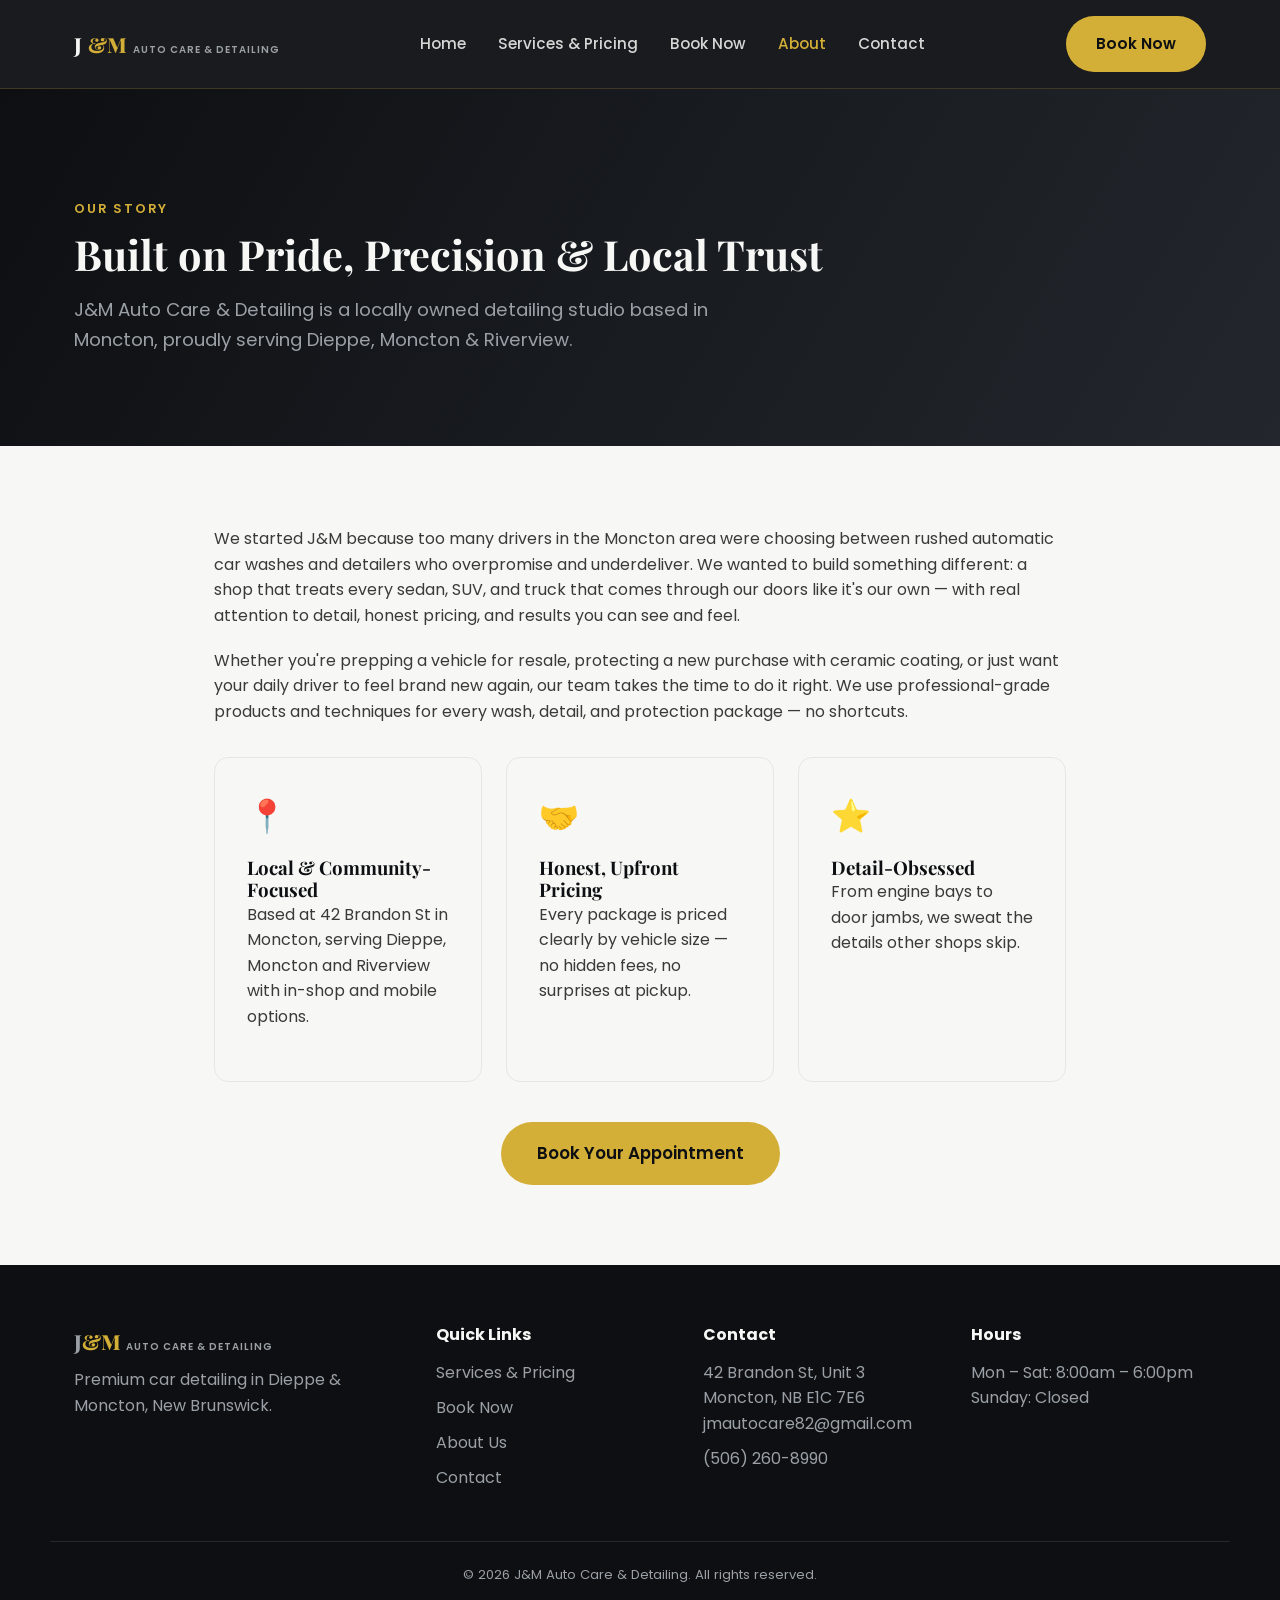
==== about.html @ 0350b238 "Add services, booking, about, contact pages plus stylesheet and script" ====
<!DOCTYPE html>
<html lang="en">
<head>
<meta charset="UTF-8">
<meta name="viewport" content="width=device-width, initial-scale=1.0">
<title>About Us | J&M Auto Care & Detailing</title>
<meta name="description" content="Learn about J&M Auto Care & Detailing, a locally owned detailing studio serving Dieppe, Moncton & Riverview, New Brunswick.">
<link rel="stylesheet" href="style.css">
<link href="https://fonts.googleapis.com/css2?family=Poppins:wght@400;500;600;700;800&family=Playfair+Display:wght@700;800&display=swap" rel="stylesheet">
</head>
<body>

<header class="site-header">
  <div class="container header-inner">
    <a href="index.html" class="logo">J<span>&M</span> <small>AUTO CARE &amp; DETAILING</small></a>
    <nav class="main-nav" id="mainNav">
      <a href="index.html">Home</a>
      <a href="services.html">Services &amp; Pricing</a>
      <a href="booking.html">Book Now</a>
      <a href="about.html" class="active">About</a>
      <a href="contact.html">Contact</a>
    </nav>
    <a href="booking.html" class="btn btn-primary nav-cta">Book Now</a>
    <button class="hamburger" id="hamburger" aria-label="Menu">☰</button>
  </div>
</header>

<section class="page-hero">
  <div class="container">
    <p class="eyebrow">Our Story</p>
    <h1>Built on Pride, Precision &amp; Local Trust</h1>
    <p class="hero-sub">J&amp;M Auto Care &amp; Detailing is a locally owned detailing studio based in Moncton, proudly serving Dieppe, Moncton &amp; Riverview.</p>
  </div>
</section>

<section class="section">
  <div class="container about-content">
    <p>We started J&amp;M because too many drivers in the Moncton area were choosing between rushed automatic car washes and detailers who overpromise and underdeliver. We wanted to build something different: a shop that treats every sedan, SUV, and truck that comes through our doors like it's our own — with real attention to detail, honest pricing, and results you can see and feel.</p>
    <p>Whether you're prepping a vehicle for resale, protecting a new purchase with ceramic coating, or just want your daily driver to feel brand new again, our team takes the time to do it right. We use professional-grade products and techniques for every wash, detail, and protection package — no shortcuts.</p>

    <div class="cards-grid" style="margin-top:2rem;">
      <div class="service-card">
        <div class="card-icon">📍</div>
        <h3>Local &amp; Community-Focused</h3>
        <p>Based at 42 Brandon St in Moncton, serving Dieppe, Moncton and Riverview with in-shop and mobile options.</p>
      </div>
      <div class="service-card">
        <div class="card-icon">🤝</div>
        <h3>Honest, Upfront Pricing</h3>
        <p>Every package is priced clearly by vehicle size — no hidden fees, no surprises at pickup.</p>
      </div>
      <div class="service-card">
        <div class="card-icon">⭐</div>
        <h3>Detail-Obsessed</h3>
        <p>From engine bays to door jambs, we sweat the details other shops skip.</p>
      </div>
    </div>

    <div class="center" style="margin-top:2.5rem;">
      <a href="booking.html" class="btn btn-primary btn-lg">Book Your Appointment</a>
    </div>
  </div>
</section>

<footer class="site-footer">
  <div class="container footer-grid">
    <div>
      <a href="index.html" class="logo footer-logo">J<span>&M</span> <small>AUTO CARE &amp; DETAILING</small></a>
      <p>Premium car detailing in Dieppe &amp; Moncton, New Brunswick.</p>
    </div>
    <div>
      <h4>Quick Links</h4>
      <a href="services.html">Services &amp; Pricing</a>
      <a href="booking.html">Book Now</a>
      <a href="about.html">About Us</a>
      <a href="contact.html">Contact</a>
    </div>
    <div>
      <h4>Contact</h4>
      <p>42 Brandon St, Unit 3<br>Moncton, NB E1C 7E6</p>
      <p><a href="mailto:jmautocare82@gmail.com">jmautocare82@gmail.com</a></p>
      <p><a href="tel:+15062608990">(506) 260-8990</a></p>
    </div>
    <div>
      <h4>Hours</h4>
      <p>Mon – Sat: 8:00am – 6:00pm</p>
      <p>Sunday: Closed</p>
    </div>
  </div>
  <div class="container footer-bottom">
    <p>&copy; 2026 J&amp;M Auto Care &amp; Detailing. All rights reserved.</p>
  </div>
</footer>

<script src="script.js"></script>
</body>
</html>
---- style.css ----
:root{
  --charcoal:#0d0f12;
  --charcoal-2:#161a1f;
  --gold:#d4af37;
  --gold-light:#e8cf7a;
  --white:#f7f7f5;
  --grey:#9aa0a6;
  --radius:14px;
  --shadow:0 10px 30px rgba(0,0,0,.25);
}
*{box-sizing:border-box;margin:0;padding:0;}
body{
  font-family:'Poppins',sans-serif;
  color:var(--charcoal);
  background:var(--white);
  line-height:1.6;
  -webkit-font-smoothing:antialiased;
}
h1,h2,h3,h4{font-family:'Playfair Display',serif;line-height:1.2;}
a{text-decoration:none;color:inherit;}
img{max-width:100%;display:block;}
.container{max-width:1180px;margin:0 auto;padding:0 24px;}
.center{text-align:center;}
.section{padding:80px 0;}
.alt-bg{background:var(--charcoal-2);color:var(--white);}
.eyebrow{
  color:var(--gold);
  font-weight:600;
  letter-spacing:.14em;
  text-transform:uppercase;
  font-size:.8rem;
  margin-bottom:.6rem;
}
.eyebrow.center{text-align:center;}
.section-sub{max-width:640px;margin:0 auto 2.5rem;color:var(--grey);}
.btn{
  display:inline-block;
  padding:14px 28px;
  border-radius:999px;
  font-weight:600;
  border:2px solid transparent;
  cursor:pointer;
  transition:all .25s ease;
  font-size:.95rem;
}
.btn-primary{background:var(--gold);color:var(--charcoal);}
.btn-primary:hover{background:var(--gold-light);transform:translateY(-2px);}
.btn-outline{border-color:var(--white);color:var(--white);}
.btn-outline:hover{background:var(--white);color:var(--charcoal);}
.btn-lg{padding:16px 34px;font-size:1.05rem;}
.btn-block{width:100%;text-align:center;}
.site-header{
  position:sticky;top:0;z-index:50;
  background:rgba(13,15,18,.95);
  backdrop-filter:blur(6px);
  border-bottom:1px solid rgba(212,175,55,.2);
}
.header-inner{
  display:flex;align-items:center;justify-content:space-between;
  padding:16px 24px;
}
.logo{
  font-family:'Playfair Display',serif;
  font-weight:800;font-size:1.3rem;color:var(--white);
  display:flex;align-items:baseline;gap:6px;
}
.logo span{color:var(--gold);}
.logo small{font-family:'Poppins',sans-serif;font-size:.62rem;letter-spacing:.1em;color:var(--grey);font-weight:600;}
.main-nav{display:flex;gap:2rem;}
.main-nav a{color:var(--white);font-weight:500;font-size:.95rem;opacity:.85;transition:opacity .2s;}
.main-nav a:hover,.main-nav a.active{opacity:1;color:var(--gold);}
.nav-cta{display:inline-block;}
.hamburger{display:none;background:none;border:none;color:var(--white);font-size:1.6rem;cursor:pointer;}
@media (max-width:860px){
  .main-nav{
    position:absolute;top:100%;left:0;right:0;
    background:var(--charcoal);
    flex-direction:column;gap:0;
    max-height:0;overflow:hidden;
    transition:max-height .3s ease;
  }
  .main-nav.open{max-height:400px;}
  .main-nav a{padding:16px 24px;border-bottom:1px solid rgba(255,255,255,.06);}
  .nav-cta{display:none;}
  .hamburger{display:block;}
}
.hero{
  position:relative;
  min-height:88vh;
  display:flex;align-items:center;
  background:radial-gradient(circle at 20% 20%, #23272d 0%, var(--charcoal) 60%);
  color:var(--white);
  overflow:hidden;
}
.hero-overlay{
  position:absolute;inset:0;
  background:
    linear-gradient(120deg, rgba(212,175,55,.08), transparent 60%),
    repeating-linear-gradient(45deg, rgba(255,255,255,.02) 0 2px, transparent 2px 40px);
}
.hero-content{position:relative;z-index:2;max-width:760px;}
.hero h1{font-size:3.2rem;margin:.4rem 0 1rem;}
.hero h1 span{color:var(--gold);}
.hero-sub{color:var(--grey);font-size:1.15rem;max-width:600px;margin-bottom:2rem;}
.hero-actions{display:flex;gap:1rem;flex-wrap:wrap;margin-bottom:3rem;}
.hero-trust{display:flex;gap:2.5rem;flex-wrap:wrap;}
.trust-item{display:flex;flex-direction:column;}
.trust-item strong{font-size:1.6rem;color:var(--gold);font-family:'Playfair Display',serif;}
.trust-item span{color:var(--grey);font-size:.85rem;}
@media (max-width:640px){.hero h1{font-size:2.1rem;}}
.page-hero{
  background:linear-gradient(120deg,var(--charcoal) 0%, #23272d 100%);
  color:var(--white);
  padding:110px 0 60px;
}
.page-hero h1{font-size:2.6rem;margin:.4rem 0 1rem;}
.page-hero .hero-sub{color:var(--grey);max-width:700px;}
.cards-grid{
  display:grid;
  grid-template-columns:repeat(auto-fit,minmax(240px,1fr));
  gap:1.5rem;
}
.service-card{
  background:var(--white);
  border:1px solid #e6e6e2;
  border-radius:var(--radius);
  padding:2rem;
  position:relative;
  transition:transform .25s ease, box-shadow .25s ease;
}
.service-card:hover{transform:translateY(-6px);box-shadow:var(--shadow);}
.service-card.featured{border:2px solid var(--gold);}
.card-icon{font-size:2rem;margin-bottom:1rem;}
.price-from{color:var(--gold);font-weight:700;margin-top:.8rem;}
.badge{
  position:absolute;top:-12px;right:16px;
  background:var(--gold);color:var(--charcoal);
  font-size:.7rem;font-weight:700;padding:5px 12px;border-radius:999px;
  letter-spacing:.05em;text-transform:uppercase;
}
.why-grid{display:grid;grid-template-columns:1.2fr 1fr;gap:3rem;align-items:center;}
.check-list{list-style:none;margin:1.5rem 0 2rem;}
.check-list li{padding-left:1.8rem;position:relative;margin-bottom:.9rem;color:var(--grey);}
.check-list li::before{content:"✓";position:absolute;left:0;color:var(--gold);font-weight:700;}
.why-stats{display:grid;grid-template-columns:1fr 1fr;gap:1rem;}
.stat-box{background:rgba(212,175,55,.08);border:1px solid rgba(212,175,55,.25);border-radius:var(--radius);padding:1.4rem;text-align:center;}
.stat-box h3{color:var(--gold);font-size:1.2rem;margin-bottom:.3rem;}
.stat-box p{color:var(--grey);font-size:.85rem;}
@media(max-width:860px){.why-grid{grid-template-columns:1fr;}}
.cta-band{background:linear-gradient(120deg,var(--gold) 0%, var(--gold-light) 100%);color:var(--charcoal);}
.cta-band h2{margin-bottom:.6rem;}
.cta-band p{margin-bottom:1.6rem;opacity:.85;}
.cta-band .btn-primary{background:var(--charcoal);color:var(--white);}
.cta-band .btn-primary:hover{background:#000;}
.pricing-table-wrap{margin-bottom:3rem;overflow-x:auto;}
.pricing-table-wrap h2{margin-bottom:1.2rem;}
.pricing-table{width:100%;border-collapse:collapse;min-width:640px;}
.pricing-table th,.pricing-table td{padding:16px;text-align:left;border-bottom:1px solid #e6e6e2;}
.pricing-table th{background:var(--charcoal);color:var(--white);font-weight:600;}
.pricing-table tr.highlight-row{background:rgba(212,175,55,.08);}
.pricing-table .est{color:var(--grey);font-size:.78rem;}
.tag{background:var(--gold);color:var(--charcoal);font-size:.65rem;padding:3px 10px;border-radius:999px;margin-left:8px;text-transform:uppercase;font-weight:700;}
.mobile-note{background:var(--charcoal-2);color:var(--white);border-radius:var(--radius);padding:1.8rem;}
.mobile-note h3{color:var(--gold);margin-bottom:.5rem;}
.booking-layout{display:grid;grid-template-columns:2.2fr 1fr;gap:2.5rem;align-items:start;}
.booking-form{background:var(--white);border:1px solid #e6e6e2;border-radius:var(--radius);padding:2rem;}
.form-grid{display:grid;grid-template-columns:1fr 1fr;gap:1.2rem;}
.form-field{display:flex;flex-direction:column;gap:.4rem;}
.form-field.full-width{grid-column:1 / -1;}
.form-field label{font-weight:600;font-size:.88rem;}
.form-field input,.form-field select,.form-field textarea{
  padding:12px 14px;border:1px solid #d8d8d3;border-radius:8px;
  font-family:'Poppins',sans-serif;font-size:.95rem;background:#fff;
}
.form-field input:focus,.form-field select:focus,.form-field textarea:focus{outline:2px solid var(--gold);border-color:var(--gold);}
.checkbox-grid{display:grid;grid-template-columns:1fr 1fr;gap:.6rem;}
.checkbox-item{display:flex;align-items:center;gap:.5rem;font-size:.88rem;font-weight:400;flex-direction:row;}
.price-summary{
  background:rgba(212,175,55,.1);border:1px solid rgba(212,175,55,.3);
  border-radius:10px;padding:1rem 1.2rem;font-size:1.1rem;
}
.price-summary strong{color:var(--gold);font-size:1.4rem;margin-left:.5rem;}
.price-disclaimer{font-size:.78rem;color:var(--grey);margin-top:.3rem;}
.booking-form button{margin-top:1.6rem;}
.form-status{margin-top:1rem;font-weight:600;text-align:center;min-height:1.4rem;}
.form-status.success{color:#1a7d3c;}
.form-status.error{color:#c0392b;}
.booking-sidebar{
  background:var(--charcoal);color:var(--white);border-radius:var(--radius);
  padding:2rem;position:sticky;top:100px;
}
.booking-sidebar h3{color:var(--gold);margin-bottom:.6rem;}
.booking-sidebar hr{border:none;border-top:1px solid rgba(255,255,255,.15);margin:1.2rem 0;}
.sidebar-phone a{font-size:1.3rem;color:var(--gold);font-weight:700;}
@media(max-width:900px){.booking-layout{grid-template-columns:1fr;}.form-grid{grid-template-columns:1fr;}}
.about-content{max-width:900px;margin:0 auto;}
.about-content p{margin-bottom:1.2rem;color:#3a3a3a;}
.contact-grid{display:grid;grid-template-columns:1fr 1.3fr;gap:2.5rem;align-items:start;}
.info-block{margin-bottom:1.6rem;}
.info-block h3{margin-bottom:.3rem;}
@media(max-width:860px){.contact-grid{grid-template-columns:1fr;}}
.site-footer{background:var(--charcoal);color:var(--grey);padding:60px 0 0;}
.footer-grid{display:grid;grid-template-columns:1.4fr 1fr 1fr 1fr;gap:2rem;padding-bottom:2.5rem;}
.footer-grid h4{color:var(--white);margin-bottom:1rem;font-family:'Poppins',sans-serif;font-size:1rem;}
.footer-grid a{display:block;color:var(--grey);margin-bottom:.6rem;}
.footer-grid a:hover{color:var(--gold);}
.footer-logo{margin-bottom:.8rem;}
.footer-bottom{border-top:1px solid rgba(255,255,255,.1);padding:1.4rem 0;text-align:center;font-size:.82rem;}
@media(max-width:860px){.footer-grid{grid-template-columns:1fr 1fr;}}
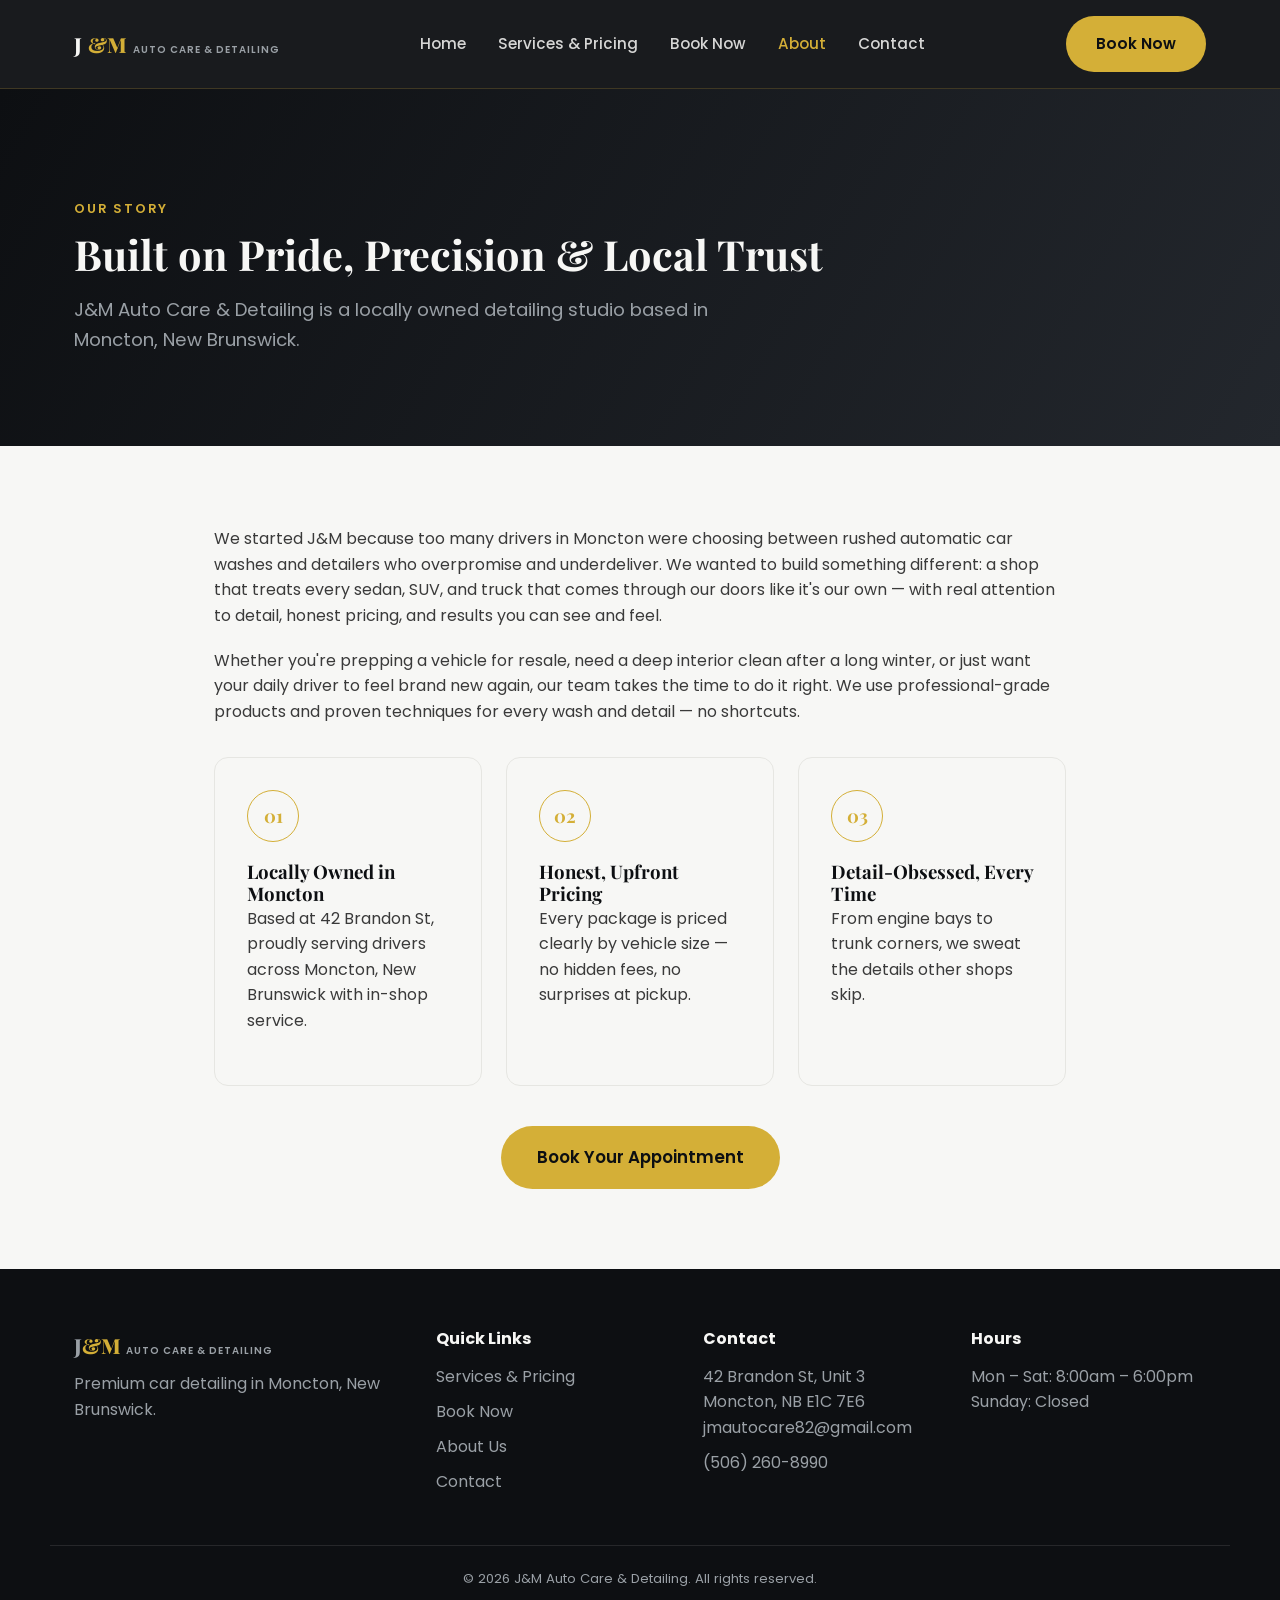
==== commit 380b8069: "Rebrand to Moncton-only, update pricing (Quick Wash, Full Interior, Premium), remove ceramic coating" ====
--- a/about.html
+++ b/about.html
@@ -4,7 +4,7 @@
 <meta charset="UTF-8">
 <meta name="viewport" content="width=device-width, initial-scale=1.0">
 <title>About Us | J&M Auto Care & Detailing</title>
-<meta name="description" content="Learn about J&M Auto Care & Detailing, a locally owned detailing studio serving Dieppe, Moncton & Riverview, New Brunswick.">
+<meta name="description" content="Learn about J&M Auto Care & Detailing, a locally owned detailing studio based in Moncton, New Brunswick.">
 <link rel="stylesheet" href="style.css">
 <link href="https://fonts.googleapis.com/css2?family=Poppins:wght@400;500;600;700;800&family=Playfair+Display:wght@700;800&display=swap" rel="stylesheet">
 </head>
@@ -21,7 +21,7 @@
       <a href="contact.html">Contact</a>
     </nav>
     <a href="booking.html" class="btn btn-primary nav-cta">Book Now</a>
-    <button class="hamburger" id="hamburger" aria-label="Menu">☰</button>
+    <button class="hamburger" id="hamburger" aria-label="Menu">&#9776;</button>
   </div>
 </header>
 
@@ -29,30 +29,30 @@
   <div class="container">
     <p class="eyebrow">Our Story</p>
     <h1>Built on Pride, Precision &amp; Local Trust</h1>
-    <p class="hero-sub">J&amp;M Auto Care &amp; Detailing is a locally owned detailing studio based in Moncton, proudly serving Dieppe, Moncton &amp; Riverview.</p>
+    <p class="hero-sub">J&amp;M Auto Care &amp; Detailing is a locally owned detailing studio based in Moncton, New Brunswick.</p>
   </div>
 </section>
 
 <section class="section">
   <div class="container about-content">
-    <p>We started J&amp;M because too many drivers in the Moncton area were choosing between rushed automatic car washes and detailers who overpromise and underdeliver. We wanted to build something different: a shop that treats every sedan, SUV, and truck that comes through our doors like it's our own — with real attention to detail, honest pricing, and results you can see and feel.</p>
-    <p>Whether you're prepping a vehicle for resale, protecting a new purchase with ceramic coating, or just want your daily driver to feel brand new again, our team takes the time to do it right. We use professional-grade products and techniques for every wash, detail, and protection package — no shortcuts.</p>
+    <p>We started J&amp;M because too many drivers in Moncton were choosing between rushed automatic car washes and detailers who overpromise and underdeliver. We wanted to build something different: a shop that treats every sedan, SUV, and truck that comes through our doors like it's our own &mdash; with real attention to detail, honest pricing, and results you can see and feel.</p>
+    <p>Whether you're prepping a vehicle for resale, need a deep interior clean after a long winter, or just want your daily driver to feel brand new again, our team takes the time to do it right. We use professional-grade products and proven techniques for every wash and detail &mdash; no shortcuts.</p>
 
     <div class="cards-grid" style="margin-top:2rem;">
       <div class="service-card">
-        <div class="card-icon">📍</div>
-        <h3>Local &amp; Community-Focused</h3>
-        <p>Based at 42 Brandon St in Moncton, serving Dieppe, Moncton and Riverview with in-shop and mobile options.</p>
+        <div class="card-badge">01</div>
+        <h3>Locally Owned in Moncton</h3>
+        <p>Based at 42 Brandon St, proudly serving drivers across Moncton, New Brunswick with in-shop service.</p>
       </div>
       <div class="service-card">
-        <div class="card-icon">🤝</div>
+        <div class="card-badge">02</div>
         <h3>Honest, Upfront Pricing</h3>
-        <p>Every package is priced clearly by vehicle size — no hidden fees, no surprises at pickup.</p>
+        <p>Every package is priced clearly by vehicle size &mdash; no hidden fees, no surprises at pickup.</p>
       </div>
       <div class="service-card">
-        <div class="card-icon">⭐</div>
-        <h3>Detail-Obsessed</h3>
-        <p>From engine bays to door jambs, we sweat the details other shops skip.</p>
+        <div class="card-badge">03</div>
+        <h3>Detail-Obsessed, Every Time</h3>
+        <p>From engine bays to trunk corners, we sweat the details other shops skip.</p>
       </div>
     </div>
 
@@ -66,7 +66,7 @@
   <div class="container footer-grid">
     <div>
       <a href="index.html" class="logo footer-logo">J<span>&M</span> <small>AUTO CARE &amp; DETAILING</small></a>
-      <p>Premium car detailing in Dieppe &amp; Moncton, New Brunswick.</p>
+      <p>Premium car detailing in Moncton, New Brunswick.</p>
     </div>
     <div>
       <h4>Quick Links</h4>
@@ -83,7 +83,7 @@
     </div>
     <div>
       <h4>Hours</h4>
-      <p>Mon – Sat: 8:00am – 6:00pm</p>
+      <p>Mon &ndash; Sat: 8:00am &ndash; 6:00pm</p>
       <p>Sunday: Closed</p>
     </div>
   </div>
--- a/style.css
+++ b/style.css
@@ -130,7 +130,16 @@
 }
 .service-card:hover{transform:translateY(-6px);box-shadow:var(--shadow);}
 .service-card.featured{border:2px solid var(--gold);}
-.card-icon{font-size:2rem;margin-bottom:1rem;}
+.card-badge{
+  width:52px;height:52px;
+  border:1.5px solid var(--gold);
+  border-radius:50%;
+  display:flex;align-items:center;justify-content:center;
+  font-family:'Playfair Display',serif;
+  font-weight:700;font-size:1.15rem;
+  color:var(--gold);
+  margin-bottom:1.2rem;
+}
 .price-from{color:var(--gold);font-weight:700;margin-top:.8rem;}
 .badge{
   position:absolute;top:-12px;right:16px;
@@ -141,7 +150,7 @@
 .why-grid{display:grid;grid-template-columns:1.2fr 1fr;gap:3rem;align-items:center;}
 .check-list{list-style:none;margin:1.5rem 0 2rem;}
 .check-list li{padding-left:1.8rem;position:relative;margin-bottom:.9rem;color:var(--grey);}
-.check-list li::before{content:"✓";position:absolute;left:0;color:var(--gold);font-weight:700;}
+.check-list li::before{content:"\2014";position:absolute;left:0;color:var(--gold);font-weight:700;}
 .why-stats{display:grid;grid-template-columns:1fr 1fr;gap:1rem;}
 .stat-box{background:rgba(212,175,55,.08);border:1px solid rgba(212,175,55,.25);border-radius:var(--radius);padding:1.4rem;text-align:center;}
 .stat-box h3{color:var(--gold);font-size:1.2rem;margin-bottom:.3rem;}
@@ -175,6 +184,7 @@
 .form-field input:focus,.form-field select:focus,.form-field textarea:focus{outline:2px solid var(--gold);border-color:var(--gold);}
 .checkbox-grid{display:grid;grid-template-columns:1fr 1fr;gap:.6rem;}
 .checkbox-item{display:flex;align-items:center;gap:.5rem;font-size:.88rem;font-weight:400;flex-direction:row;}
+.in-shop-note{background:rgba(212,175,55,.08);border:1px solid rgba(212,175,55,.25);border-radius:8px;padding:.9rem 1.1rem;font-size:.85rem;color:#555;}
 .price-summary{
   background:rgba(212,175,55,.1);border:1px solid rgba(212,175,55,.3);
   border-radius:10px;padding:1rem 1.2rem;font-size:1.1rem;
@@ -197,7 +207,7 @@
 .about-content p{margin-bottom:1.2rem;color:#3a3a3a;}
 .contact-grid{display:grid;grid-template-columns:1fr 1.3fr;gap:2.5rem;align-items:start;}
 .info-block{margin-bottom:1.6rem;}
-.info-block h3{margin-bottom:.3rem;}
+.info-block h3{margin-bottom:.3rem;color:var(--gold);font-size:1.1rem;}
 @media(max-width:860px){.contact-grid{grid-template-columns:1fr;}}
 .site-footer{background:var(--charcoal);color:var(--grey);padding:60px 0 0;}
 .footer-grid{display:grid;grid-template-columns:1.4fr 1fr 1fr 1fr;gap:2rem;padding-bottom:2.5rem;}
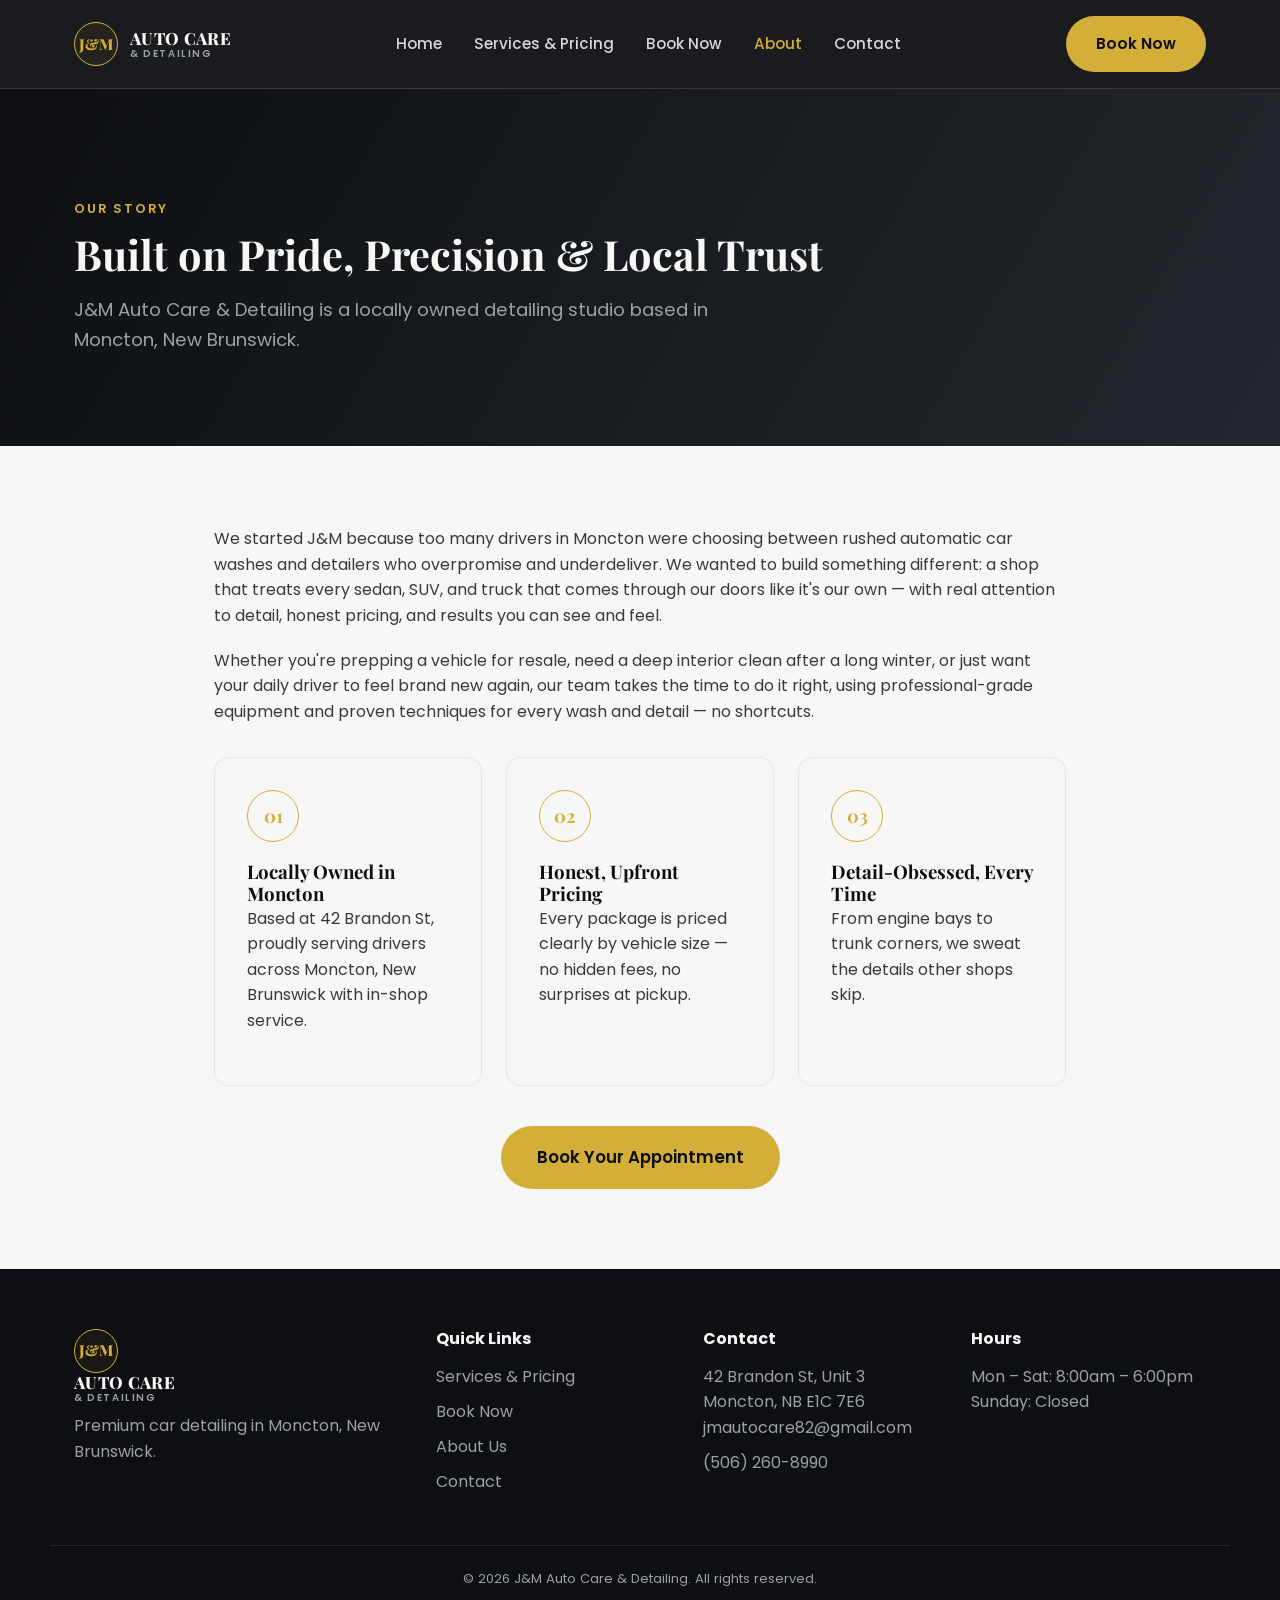
==== commit 8a941eb3: "Add premium logo, dynamic package pricing by vehicle type, optional email, flat SUV quick wash rate," ====
--- a/about.html
+++ b/about.html
@@ -12,7 +12,13 @@
 
 <header class="site-header">
   <div class="container header-inner">
-    <a href="index.html" class="logo">J<span>&M</span> <small>AUTO CARE &amp; DETAILING</small></a>
+    <a href="index.html" class="logo">
+      <span class="logo-mark">J&amp;M</span>
+      <span class="logo-text">
+        <span class="logo-title">AUTO CARE</span>
+        <span class="logo-subtitle">&amp; DETAILING</span>
+      </span>
+    </a>
     <nav class="main-nav" id="mainNav">
       <a href="index.html">Home</a>
       <a href="services.html">Services &amp; Pricing</a>
@@ -36,7 +42,7 @@
 <section class="section">
   <div class="container about-content">
     <p>We started J&amp;M because too many drivers in Moncton were choosing between rushed automatic car washes and detailers who overpromise and underdeliver. We wanted to build something different: a shop that treats every sedan, SUV, and truck that comes through our doors like it's our own &mdash; with real attention to detail, honest pricing, and results you can see and feel.</p>
-    <p>Whether you're prepping a vehicle for resale, need a deep interior clean after a long winter, or just want your daily driver to feel brand new again, our team takes the time to do it right. We use professional-grade products and proven techniques for every wash and detail &mdash; no shortcuts.</p>
+    <p>Whether you're prepping a vehicle for resale, need a deep interior clean after a long winter, or just want your daily driver to feel brand new again, our team takes the time to do it right, using professional-grade equipment and proven techniques for every wash and detail &mdash; no shortcuts.</p>
 
     <div class="cards-grid" style="margin-top:2rem;">
       <div class="service-card">
@@ -65,7 +71,13 @@
 <footer class="site-footer">
   <div class="container footer-grid">
     <div>
-      <a href="index.html" class="logo footer-logo">J<span>&M</span> <small>AUTO CARE &amp; DETAILING</small></a>
+      <a href="index.html" class="logo footer-logo">
+        <span class="logo-mark">J&amp;M</span>
+        <span class="logo-text">
+          <span class="logo-title">AUTO CARE</span>
+          <span class="logo-subtitle">&amp; DETAILING</span>
+        </span>
+      </a>
       <p>Premium car detailing in Moncton, New Brunswick.</p>
     </div>
     <div>
--- a/style.css
+++ b/style.css
@@ -60,12 +60,22 @@
   padding:16px 24px;
 }
 .logo{
+  display:flex;align-items:center;gap:12px;
+}
+.logo-mark{
+  width:44px;height:44px;flex-shrink:0;
+  border:1.5px solid var(--gold);
+  border-radius:50%;
+  display:flex;align-items:center;justify-content:center;
   font-family:'Playfair Display',serif;
-  font-weight:800;font-size:1.3rem;color:var(--white);
-  display:flex;align-items:baseline;gap:6px;
-}
-.logo span{color:var(--gold);}
-.logo small{font-family:'Poppins',sans-serif;font-size:.62rem;letter-spacing:.1em;color:var(--grey);font-weight:600;}
+  font-weight:800;font-size:.95rem;
+  color:var(--gold);
+  background:rgba(212,175,55,.06);
+}
+.logo-text{display:flex;flex-direction:column;line-height:1.15;}
+.logo-title{font-family:'Playfair Display',serif;font-weight:800;font-size:1.05rem;color:var(--white);letter-spacing:.02em;}
+.logo-subtitle{font-family:'Poppins',sans-serif;font-size:.62rem;letter-spacing:.16em;color:var(--grey);font-weight:600;text-transform:uppercase;}
+.footer-logo .logo-title{color:var(--white);}
 .main-nav{display:flex;gap:2rem;}
 .main-nav a{color:var(--white);font-weight:500;font-size:.95rem;opacity:.85;transition:opacity .2s;}
 .main-nav a:hover,.main-nav a.active{opacity:1;color:var(--gold);}
@@ -182,6 +192,7 @@
   font-family:'Poppins',sans-serif;font-size:.95rem;background:#fff;
 }
 .form-field input:focus,.form-field select:focus,.form-field textarea:focus{outline:2px solid var(--gold);border-color:var(--gold);}
+.form-field select:disabled{background:#f0f0ee;color:#999;cursor:not-allowed;}
 .checkbox-grid{display:grid;grid-template-columns:1fr 1fr;gap:.6rem;}
 .checkbox-item{display:flex;align-items:center;gap:.5rem;font-size:.88rem;font-weight:400;flex-direction:row;}
 .in-shop-note{background:rgba(212,175,55,.08);border:1px solid rgba(212,175,55,.25);border-radius:8px;padding:.9rem 1.1rem;font-size:.85rem;color:#555;}
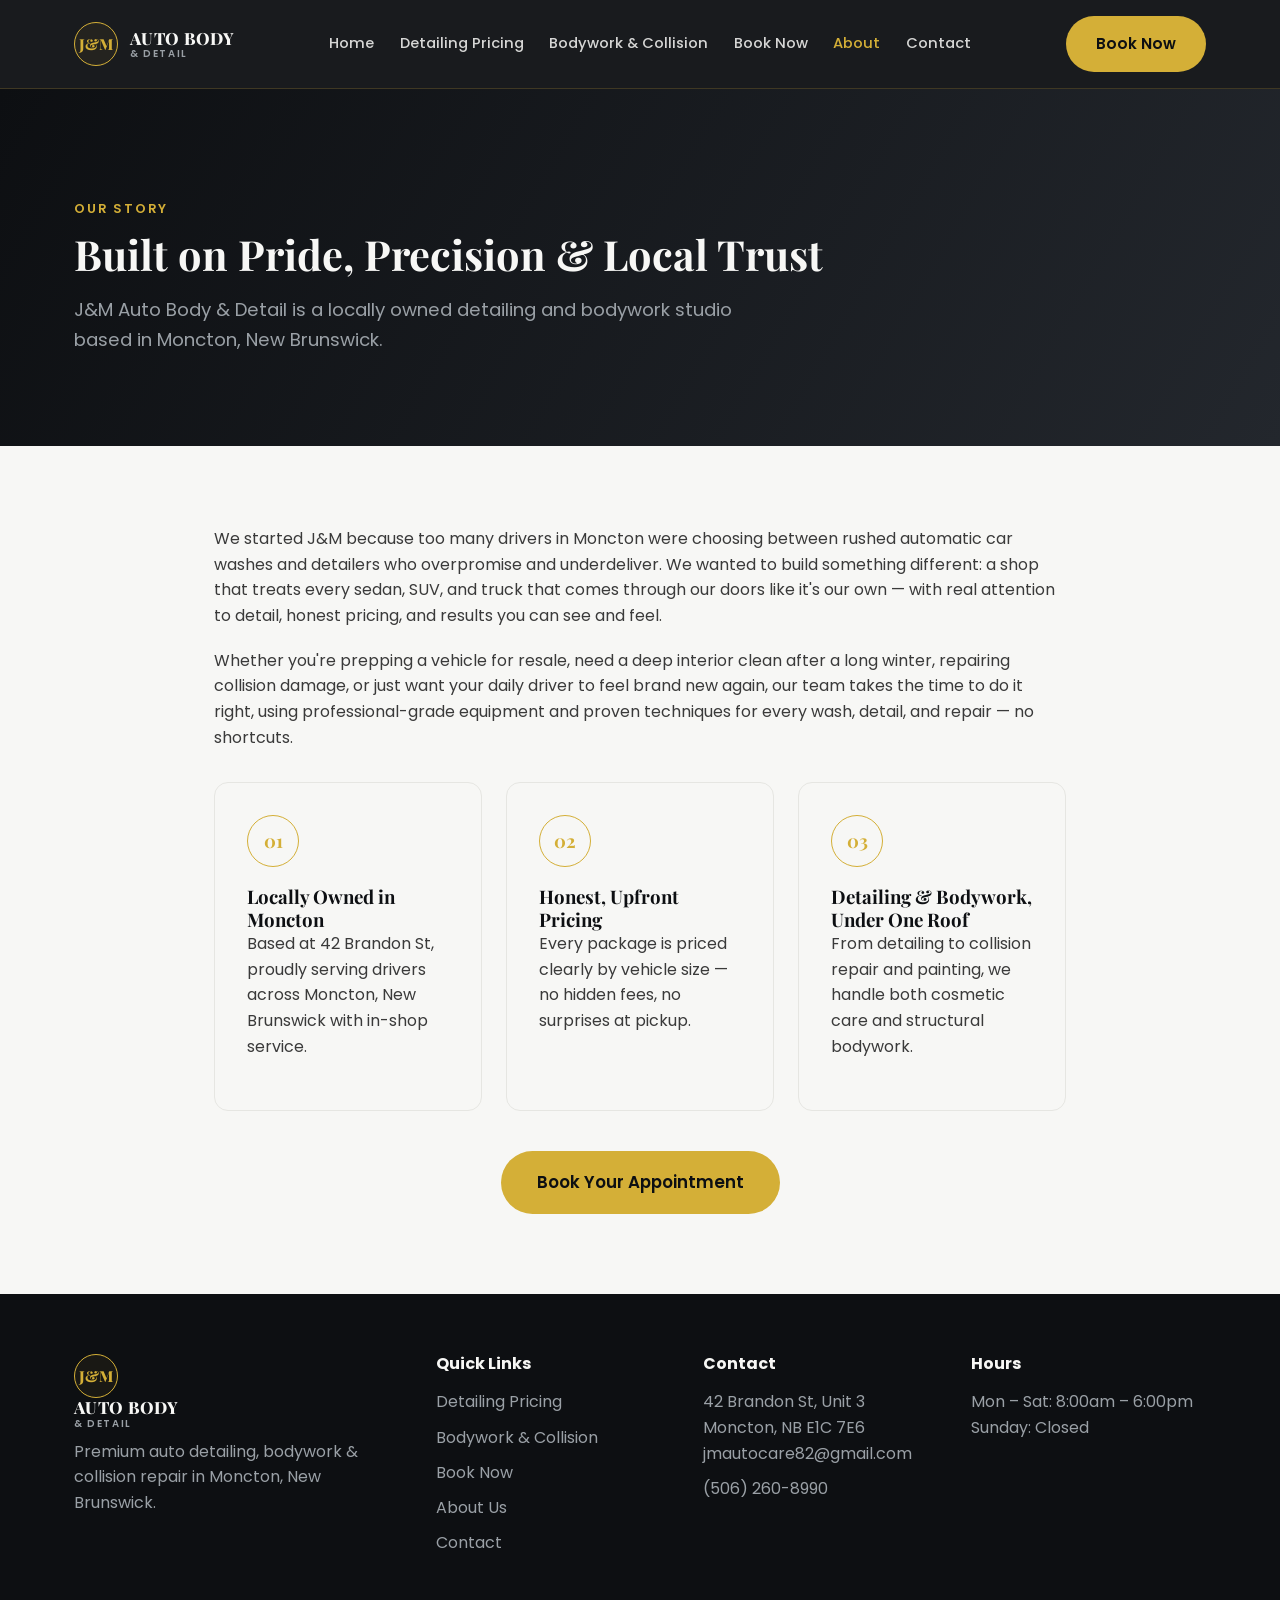
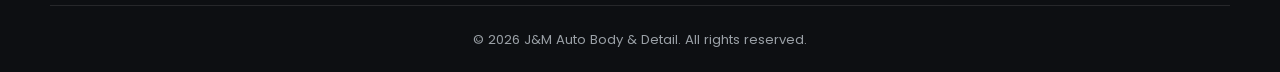
==== commit 40146238: "Rebrand to J&M Auto Body & Detail; add Bodywork & Collision quote page with photo upload" ====
--- a/about.html
+++ b/about.html
@@ -3,8 +3,8 @@
 <head>
 <meta charset="UTF-8">
 <meta name="viewport" content="width=device-width, initial-scale=1.0">
-<title>About Us | J&M Auto Care & Detailing</title>
-<meta name="description" content="Learn about J&M Auto Care & Detailing, a locally owned detailing studio based in Moncton, New Brunswick.">
+<title>About Us | J&M Auto Body & Detail</title>
+<meta name="description" content="Learn about J&M Auto Body & Detail, a locally owned detailing and bodywork studio based in Moncton, New Brunswick.">
 <link rel="stylesheet" href="style.css">
 <link href="https://fonts.googleapis.com/css2?family=Poppins:wght@400;500;600;700;800&family=Playfair+Display:wght@700;800&display=swap" rel="stylesheet">
 </head>
@@ -15,13 +15,14 @@
     <a href="index.html" class="logo">
       <span class="logo-mark">J&amp;M</span>
       <span class="logo-text">
-        <span class="logo-title">AUTO CARE</span>
-        <span class="logo-subtitle">&amp; DETAILING</span>
+        <span class="logo-title">AUTO BODY</span>
+        <span class="logo-subtitle">&amp; DETAIL</span>
       </span>
     </a>
     <nav class="main-nav" id="mainNav">
       <a href="index.html">Home</a>
-      <a href="services.html">Services &amp; Pricing</a>
+      <a href="services.html">Detailing Pricing</a>
+      <a href="bodywork.html">Bodywork &amp; Collision</a>
       <a href="booking.html">Book Now</a>
       <a href="about.html" class="active">About</a>
       <a href="contact.html">Contact</a>
@@ -35,14 +36,14 @@
   <div class="container">
     <p class="eyebrow">Our Story</p>
     <h1>Built on Pride, Precision &amp; Local Trust</h1>
-    <p class="hero-sub">J&amp;M Auto Care &amp; Detailing is a locally owned detailing studio based in Moncton, New Brunswick.</p>
+    <p class="hero-sub">J&amp;M Auto Body &amp; Detail is a locally owned detailing and bodywork studio based in Moncton, New Brunswick.</p>
   </div>
 </section>
 
 <section class="section">
   <div class="container about-content">
     <p>We started J&amp;M because too many drivers in Moncton were choosing between rushed automatic car washes and detailers who overpromise and underdeliver. We wanted to build something different: a shop that treats every sedan, SUV, and truck that comes through our doors like it's our own &mdash; with real attention to detail, honest pricing, and results you can see and feel.</p>
-    <p>Whether you're prepping a vehicle for resale, need a deep interior clean after a long winter, or just want your daily driver to feel brand new again, our team takes the time to do it right, using professional-grade equipment and proven techniques for every wash and detail &mdash; no shortcuts.</p>
+    <p>Whether you're prepping a vehicle for resale, need a deep interior clean after a long winter, repairing collision damage, or just want your daily driver to feel brand new again, our team takes the time to do it right, using professional-grade equipment and proven techniques for every wash, detail, and repair &mdash; no shortcuts.</p>
 
     <div class="cards-grid" style="margin-top:2rem;">
       <div class="service-card">
@@ -57,8 +58,8 @@
       </div>
       <div class="service-card">
         <div class="card-badge">03</div>
-        <h3>Detail-Obsessed, Every Time</h3>
-        <p>From engine bays to trunk corners, we sweat the details other shops skip.</p>
+        <h3>Detailing &amp; Bodywork, Under One Roof</h3>
+        <p>From detailing to collision repair and painting, we handle both cosmetic care and structural bodywork.</p>
       </div>
     </div>
 
@@ -74,15 +75,16 @@
       <a href="index.html" class="logo footer-logo">
         <span class="logo-mark">J&amp;M</span>
         <span class="logo-text">
-          <span class="logo-title">AUTO CARE</span>
-          <span class="logo-subtitle">&amp; DETAILING</span>
+          <span class="logo-title">AUTO BODY</span>
+          <span class="logo-subtitle">&amp; DETAIL</span>
         </span>
       </a>
-      <p>Premium car detailing in Moncton, New Brunswick.</p>
+      <p>Premium auto detailing, bodywork &amp; collision repair in Moncton, New Brunswick.</p>
     </div>
     <div>
       <h4>Quick Links</h4>
-      <a href="services.html">Services &amp; Pricing</a>
+      <a href="services.html">Detailing Pricing</a>
+      <a href="bodywork.html">Bodywork &amp; Collision</a>
       <a href="booking.html">Book Now</a>
       <a href="about.html">About Us</a>
       <a href="contact.html">Contact</a>
@@ -100,7 +102,7 @@
     </div>
   </div>
   <div class="container footer-bottom">
-    <p>&copy; 2026 J&amp;M Auto Care &amp; Detailing. All rights reserved.</p>
+    <p>&copy; 2026 J&amp;M Auto Body &amp; Detail. All rights reserved.</p>
   </div>
 </footer>
 
--- a/style.css
+++ b/style.css
@@ -23,6 +23,7 @@
 .center{text-align:center;}
 .section{padding:80px 0;}
 .alt-bg{background:var(--charcoal-2);color:var(--white);}
+.alt-bg .section-sub{color:var(--grey);}
 .eyebrow{
   color:var(--gold);
   font-weight:600;
@@ -76,12 +77,12 @@
 .logo-title{font-family:'Playfair Display',serif;font-weight:800;font-size:1.05rem;color:var(--white);letter-spacing:.02em;}
 .logo-subtitle{font-family:'Poppins',sans-serif;font-size:.62rem;letter-spacing:.16em;color:var(--grey);font-weight:600;text-transform:uppercase;}
 .footer-logo .logo-title{color:var(--white);}
-.main-nav{display:flex;gap:2rem;}
-.main-nav a{color:var(--white);font-weight:500;font-size:.95rem;opacity:.85;transition:opacity .2s;}
+.main-nav{display:flex;gap:1.6rem;flex-wrap:wrap;}
+.main-nav a{color:var(--white);font-weight:500;font-size:.92rem;opacity:.85;transition:opacity .2s;white-space:nowrap;}
 .main-nav a:hover,.main-nav a.active{opacity:1;color:var(--gold);}
 .nav-cta{display:inline-block;}
 .hamburger{display:none;background:none;border:none;color:var(--white);font-size:1.6rem;cursor:pointer;}
-@media (max-width:860px){
+@media (max-width:1024px){
   .main-nav{
     position:absolute;top:100%;left:0;right:0;
     background:var(--charcoal);
@@ -89,7 +90,7 @@
     max-height:0;overflow:hidden;
     transition:max-height .3s ease;
   }
-  .main-nav.open{max-height:400px;}
+  .main-nav.open{max-height:500px;}
   .main-nav a{padding:16px 24px;border-bottom:1px solid rgba(255,255,255,.06);}
   .nav-cta{display:none;}
   .hamburger{display:block;}
@@ -191,6 +192,7 @@
   padding:12px 14px;border:1px solid #d8d8d3;border-radius:8px;
   font-family:'Poppins',sans-serif;font-size:.95rem;background:#fff;
 }
+.form-field input[type="file"]{padding:8px 4px;border:1px dashed #d8d8d3;}
 .form-field input:focus,.form-field select:focus,.form-field textarea:focus{outline:2px solid var(--gold);border-color:var(--gold);}
 .form-field select:disabled{background:#f0f0ee;color:#999;cursor:not-allowed;}
 .checkbox-grid{display:grid;grid-template-columns:1fr 1fr;gap:.6rem;}
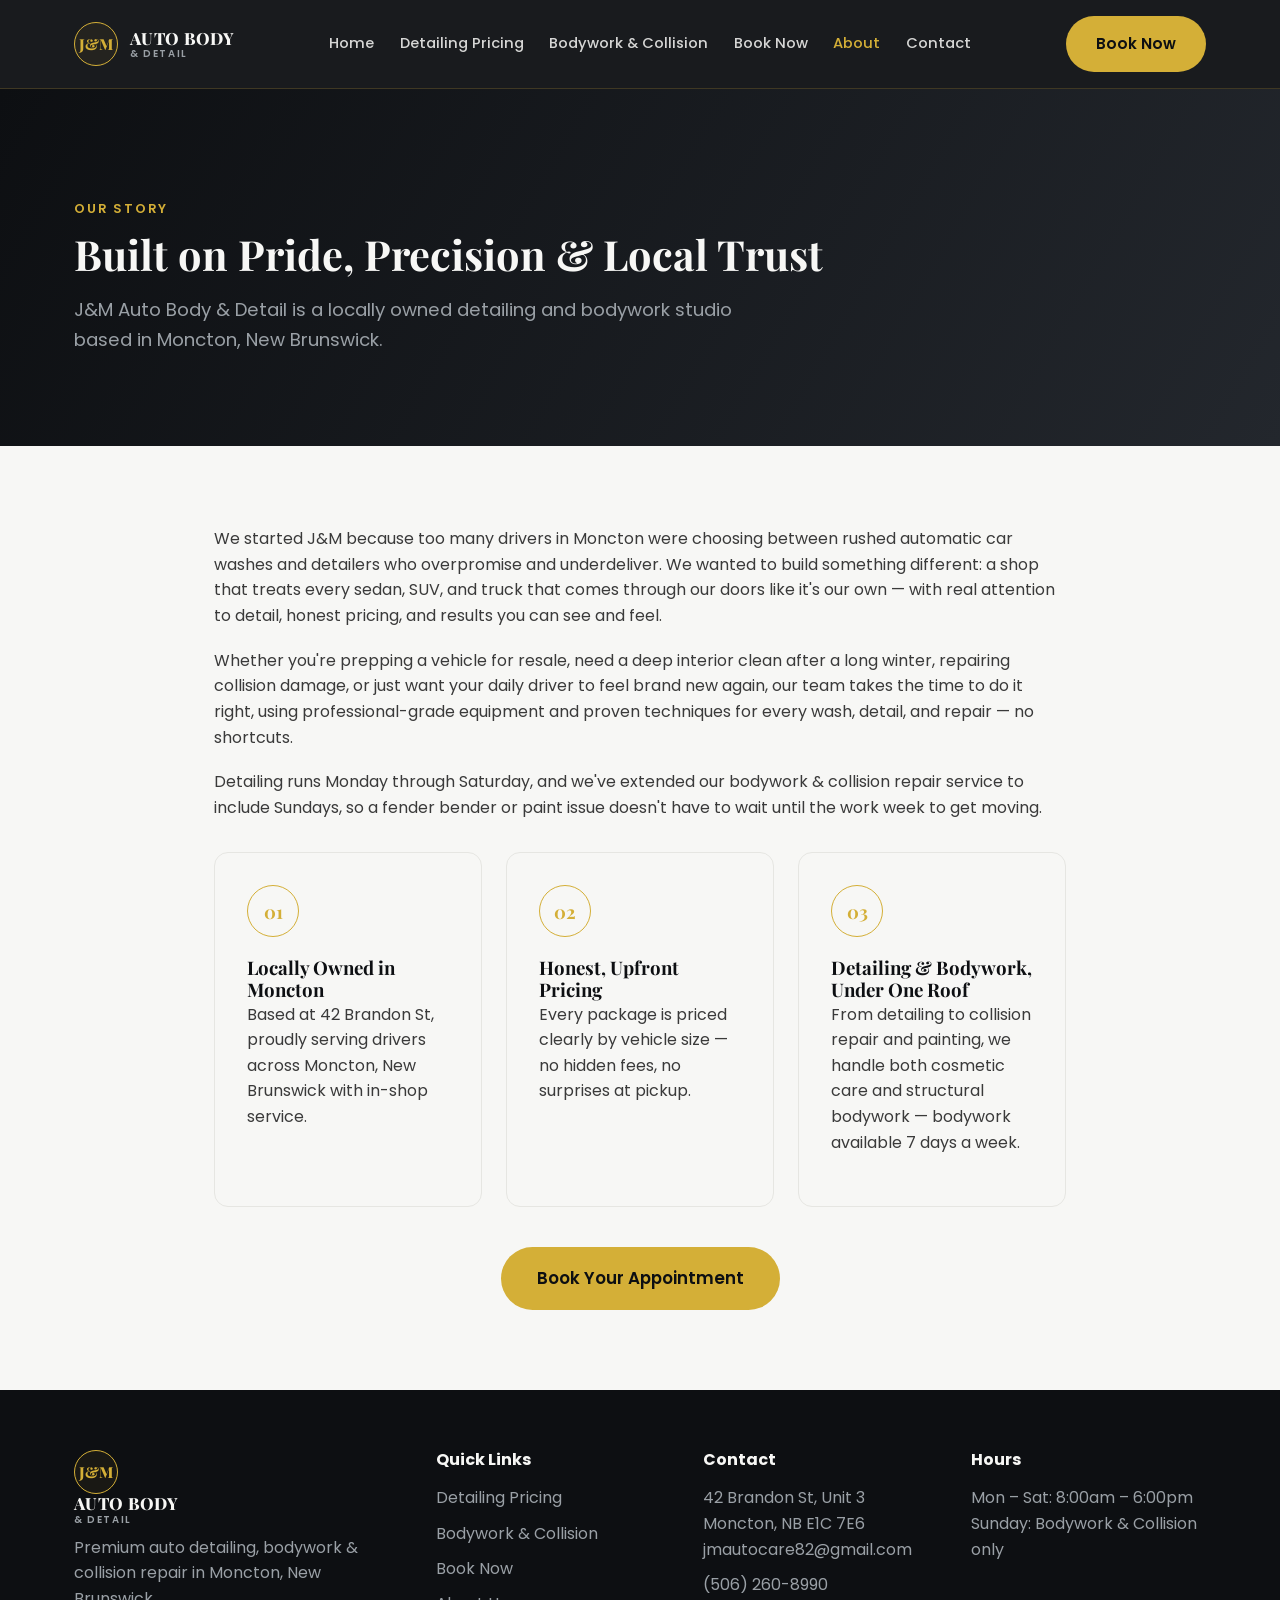
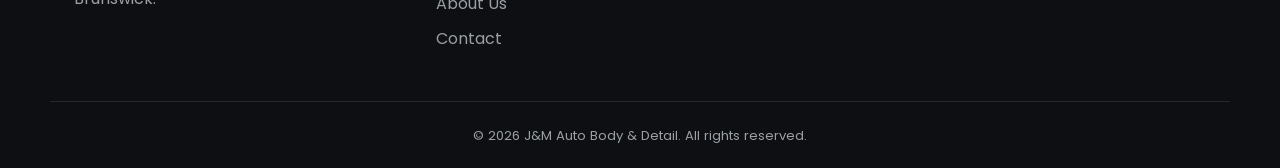
==== commit 1ef60c13: "Add Detailing/Bodywork toggle on Book Now, redesign bodywork quote form into clear steps with clicka" ====
--- a/about.html
+++ b/about.html
@@ -4,7 +4,7 @@
 <meta charset="UTF-8">
 <meta name="viewport" content="width=device-width, initial-scale=1.0">
 <title>About Us | J&M Auto Body & Detail</title>
-<meta name="description" content="Learn about J&M Auto Body & Detail, a locally owned detailing and bodywork studio based in Moncton, New Brunswick.">
+<meta name="description" content="Learn about J&M Auto Body & Detail, a locally owned detailing and bodywork studio based in Moncton, New Brunswick, open 7 days a week for bodywork.">
 <link rel="stylesheet" href="style.css">
 <link href="https://fonts.googleapis.com/css2?family=Poppins:wght@400;500;600;700;800&family=Playfair+Display:wght@700;800&display=swap" rel="stylesheet">
 </head>
@@ -44,6 +44,7 @@
   <div class="container about-content">
     <p>We started J&amp;M because too many drivers in Moncton were choosing between rushed automatic car washes and detailers who overpromise and underdeliver. We wanted to build something different: a shop that treats every sedan, SUV, and truck that comes through our doors like it's our own &mdash; with real attention to detail, honest pricing, and results you can see and feel.</p>
     <p>Whether you're prepping a vehicle for resale, need a deep interior clean after a long winter, repairing collision damage, or just want your daily driver to feel brand new again, our team takes the time to do it right, using professional-grade equipment and proven techniques for every wash, detail, and repair &mdash; no shortcuts.</p>
+    <p>Detailing runs Monday through Saturday, and we've extended our bodywork &amp; collision repair service to include Sundays, so a fender bender or paint issue doesn't have to wait until the work week to get moving.</p>
 
     <div class="cards-grid" style="margin-top:2rem;">
       <div class="service-card">
@@ -59,7 +60,7 @@
       <div class="service-card">
         <div class="card-badge">03</div>
         <h3>Detailing &amp; Bodywork, Under One Roof</h3>
-        <p>From detailing to collision repair and painting, we handle both cosmetic care and structural bodywork.</p>
+        <p>From detailing to collision repair and painting, we handle both cosmetic care and structural bodywork &mdash; bodywork available 7 days a week.</p>
       </div>
     </div>
 
@@ -98,7 +99,7 @@
     <div>
       <h4>Hours</h4>
       <p>Mon &ndash; Sat: 8:00am &ndash; 6:00pm</p>
-      <p>Sunday: Closed</p>
+      <p>Sunday: Bodywork &amp; Collision only</p>
     </div>
   </div>
   <div class="container footer-bottom">
--- a/style.css
+++ b/style.css
@@ -60,9 +60,7 @@
   display:flex;align-items:center;justify-content:space-between;
   padding:16px 24px;
 }
-.logo{
-  display:flex;align-items:center;gap:12px;
-}
+.logo{display:flex;align-items:center;gap:12px;}
 .logo-mark{
   width:44px;height:44px;flex-shrink:0;
   border:1.5px solid var(--gold);
@@ -138,9 +136,13 @@
   padding:2rem;
   position:relative;
   transition:transform .25s ease, box-shadow .25s ease;
+  display:block;
 }
 .service-card:hover{transform:translateY(-6px);box-shadow:var(--shadow);}
 .service-card.featured{border:2px solid var(--gold);}
+.service-card-link{cursor:pointer;color:inherit;}
+.service-card-link:hover{border-color:var(--gold);}
+.card-cta{display:inline-block;margin-top:1rem;color:var(--gold);font-weight:700;font-size:.88rem;}
 .card-badge{
   width:52px;height:52px;
   border:1.5px solid var(--gold);
@@ -182,6 +184,19 @@
 .tag{background:var(--gold);color:var(--charcoal);font-size:.65rem;padding:3px 10px;border-radius:999px;margin-left:8px;text-transform:uppercase;font-weight:700;}
 .mobile-note{background:var(--charcoal-2);color:var(--white);border-radius:var(--radius);padding:1.8rem;}
 .mobile-note h3{color:var(--gold);margin-bottom:.5rem;}
+
+/* Service type toggle (booking page) */
+.service-toggle{display:flex;gap:1rem;margin-bottom:2.5rem;flex-wrap:wrap;}
+.toggle-btn{
+  flex:1;min-width:220px;padding:16px 20px;border-radius:12px;
+  border:2px solid #e6e6e2;background:var(--white);
+  font-weight:600;font-size:1rem;cursor:pointer;
+  transition:all .2s ease;color:var(--charcoal);
+}
+.toggle-btn.active{border-color:var(--gold);background:rgba(212,175,55,.08);color:var(--charcoal);}
+.toggle-btn:hover{border-color:var(--gold);}
+.service-panel{display:block;}
+
 .booking-layout{display:grid;grid-template-columns:2.2fr 1fr;gap:2.5rem;align-items:start;}
 .booking-form{background:var(--white);border:1px solid #e6e6e2;border-radius:var(--radius);padding:2rem;}
 .form-grid{display:grid;grid-template-columns:1fr 1fr;gap:1.2rem;}
@@ -216,6 +231,25 @@
 .booking-sidebar hr{border:none;border-top:1px solid rgba(255,255,255,.15);margin:1.2rem 0;}
 .sidebar-phone a{font-size:1.3rem;color:var(--gold);font-weight:700;}
 @media(max-width:900px){.booking-layout{grid-template-columns:1fr;}.form-grid{grid-template-columns:1fr;}}
+
+/* Quote form (bodywork page) with step fieldsets */
+.quote-form{max-width:820px;margin:0 auto;background:var(--white);border-radius:var(--radius);padding:2.5rem;color:var(--charcoal);}
+.quote-step{border:none;border-top:1px solid #e6e6e2;padding:1.8rem 0 0;margin:0 0 1.8rem;}
+.quote-step:first-of-type{border-top:none;padding-top:0;}
+.quote-step legend{
+  display:flex;align-items:center;gap:.6rem;
+  font-family:'Playfair Display',serif;font-weight:800;font-size:1.15rem;
+  margin-bottom:1.2rem;padding:0;color:var(--charcoal);
+}
+.step-num{
+  width:30px;height:30px;border-radius:50%;
+  background:var(--gold);color:var(--charcoal);
+  display:flex;align-items:center;justify-content:center;
+  font-size:.95rem;font-weight:800;flex-shrink:0;
+}
+.step-optional{font-size:.75rem;font-weight:500;color:var(--grey);text-transform:none;letter-spacing:0;font-family:'Poppins',sans-serif;}
+.quote-form button{margin-top:0;}
+
 .about-content{max-width:900px;margin:0 auto;}
 .about-content p{margin-bottom:1.2rem;color:#3a3a3a;}
 .contact-grid{display:grid;grid-template-columns:1fr 1.3fr;gap:2.5rem;align-items:start;}
